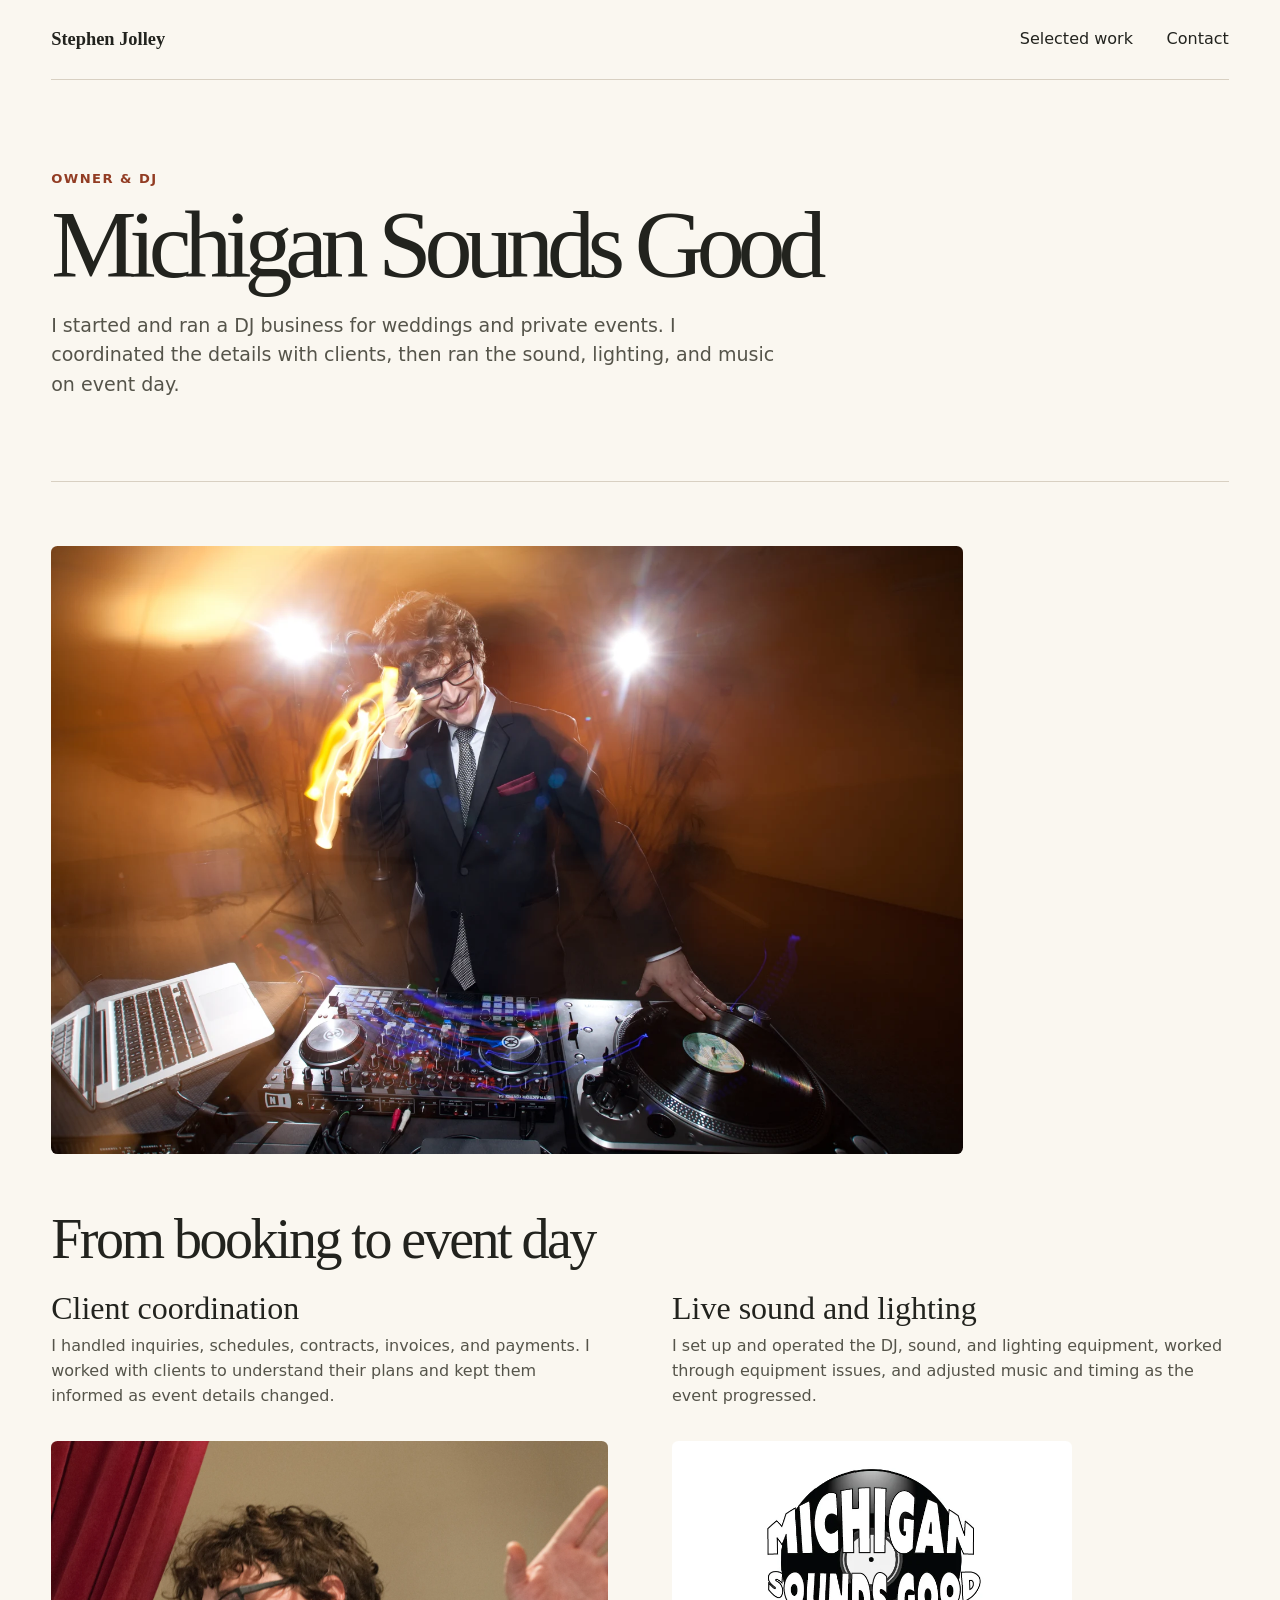
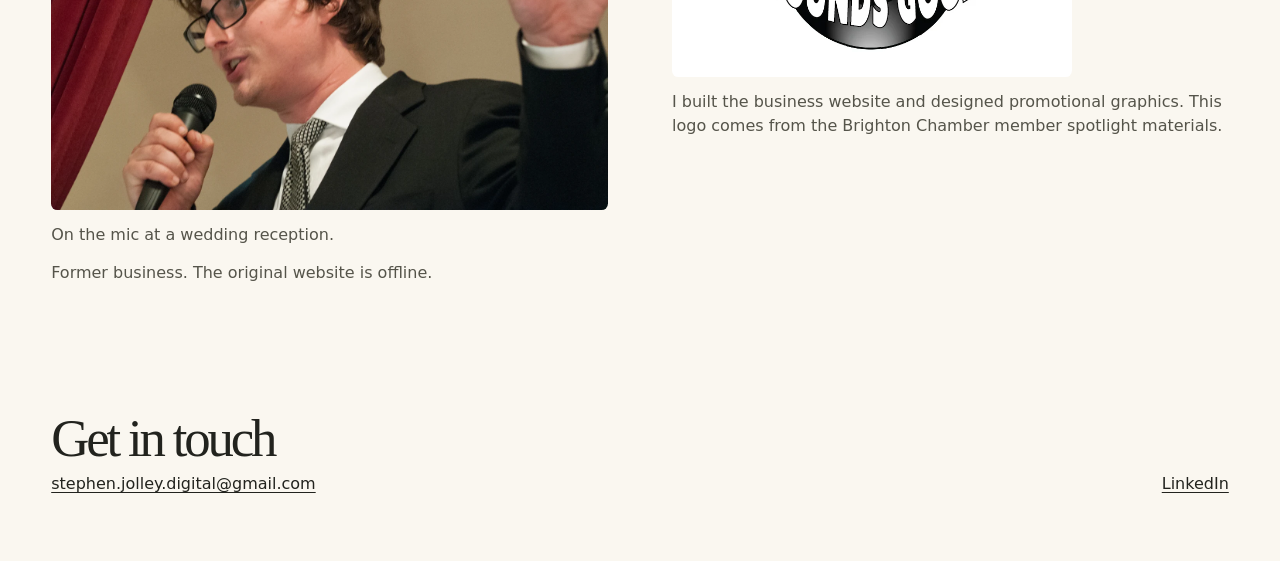
==== michigan-sounds-good/index.html @ 989f7eab "Add shareable office, DJ, and music portfolio pages" ====
<!doctype html>
<html lang="en">
<head>
  <meta charset="utf-8">
  <meta name="viewport" content="width=device-width, initial-scale=1">
  <title>Michigan Sounds Good | Stephen Jolley</title>
  <meta name="description" content="How Stephen Jolley managed client coordination, event logistics, and live sound and lighting at Michigan Sounds Good.">
  <link rel="canonical" href="https://stephenjolleydigital.github.io/michigan-sounds-good/">
  <link rel="stylesheet" href="../styles.css?v=4">
</head>
<body>
  <a class="skip" href="#main">Skip to content</a>
  <header class="site-header wrap">
    <a class="wordmark" href="../">Stephen Jolley</a>
    <nav aria-label="Main navigation">
      <a href="../#work">Selected work</a>
      <a href="../#contact">Contact</a>
    </nav>
  </header>
  <main id="main">
    <section class="intro wrap detail-intro">
      <p class="eyebrow">Owner &amp; DJ</p>
      <h1>Michigan Sounds Good</h1>
      <p class="intro-copy">I started and ran a DJ business for weddings and private events. I coordinated the details with clients, then ran the sound, lighting, and music on event day.</p>
    </section>
    <section class="wrap detail-section" aria-labelledby="dj-work">
      <figure class="detail-hero">
        <img src="../assets/michigan-sounds-good.webp" width="1600" height="1067" alt="Stephen at a turntable with a mixer and laptop under orange stage lights" fetchpriority="high">
      </figure>
      <h2 id="dj-work">From booking to event day</h2>
      <div class="detail-grid">
        <section>
          <h3>Client coordination</h3>
          <p>I handled inquiries, schedules, contracts, invoices, and payments. I worked with clients to understand their plans and kept them informed as event details changed.</p>
        </section>
        <section>
          <h3>Live sound and lighting</h3>
          <p>I set up and operated the DJ, sound, and lighting equipment, worked through equipment issues, and adjusted music and timing as the event progressed.</p>
        </section>
      </div>
      <div class="detail-grid dj-samples">
        <figure>
          <img src="../assets/michigan-sounds-good-mic.webp" width="1440" height="956" alt="Stephen speaking into a handheld microphone at a wedding reception" loading="lazy">
          <figcaption>On the mic at a wedding reception.</figcaption>
        </figure>
        <figure>
          <img class="dj-logo" src="../assets/michigan-sounds-good-logo.webp" width="710" height="394" alt="Black-and-white Michigan Sounds Good logo with lettering arranged over a vinyl record" loading="lazy">
          <figcaption>I built the business website and designed promotional graphics. This logo comes from the Brighton Chamber member spotlight materials.</figcaption>
        </figure>
      </div>
      <p class="archive-note">Former business. The original website is offline.</p>
    </section>
  </main>
  <footer class="wrap footer" id="contact">
    <div>
      <h2>Get in touch</h2>
      <a href="mailto:stephen.jolley.digital@gmail.com">stephen.jolley.digital@gmail.com</a>
    </div>
    <nav aria-label="Professional profile">
      <a href="https://www.linkedin.com/in/stephen-jolley-7856a12b2/">LinkedIn</a>
    </nav>
  </footer>
</body>
</html>
---- styles.css ----
:root {
  color-scheme: light;
  --paper: #faf7f0;
  --ink: #22231e;
  --muted: #55544a;
  --accent: #923c23;
  --line: #d8d0c2;
  --dark: #222821;
  --light: #fbf5e9;
  --light-muted: #ddd5c4;
  --orange: #ffc391;
  --serif: Georgia, 'Times New Roman', serif;
  font-family: system-ui, sans-serif;
}
*, *::before, *::after { box-sizing: border-box; }
body { margin: 0; background: var(--paper); color: var(--ink); line-height: 1.55; }
h1, h2, h3, h4, p, figure { margin: 0; }
h1, h2, h3 { line-height: 1.02; }
a { color: inherit; text-underline-offset: .2em; }
a:hover { text-decoration-thickness: .14em; }
:focus-visible { outline: 3px solid currentColor; outline-offset: 4px; }
img { display: block; width: 100%; }
.wrap { width: min(74rem, calc(100% - clamp(2rem, 8vw, 8rem))); margin-inline: auto; }
.skip { position: fixed; z-index: 2; left: 1rem; top: 1rem; padding: .6rem 1rem; background: var(--paper); transform: translateY(-200%); }
.skip:focus { transform: none; }
.site-header { display: flex; gap: .75rem 2rem; align-items: center; justify-content: space-between; flex-wrap: wrap; min-height: 5rem; border-bottom: 1px solid var(--line); padding-block: .85rem; }
.site-header nav, .footer nav { display: flex; gap: .6rem clamp(1rem, 3vw, 2.1rem); align-items: center; flex-wrap: wrap; }
.site-header a { text-decoration: none; }
.site-header a:hover { text-decoration: underline; }
.wordmark { font: bold 1.15rem var(--serif); }
.intro { padding: clamp(3rem, 7vw, 6rem) 0 clamp(2.9rem, 6vw, 5.3rem); }
.eyebrow { font-size: .82rem; line-height: 1.4; font-weight: 740; letter-spacing: .11em; text-transform: uppercase; }
.intro .eyebrow, .project .eyebrow { color: var(--accent); }
h1 { margin-top: .7rem; font: 500 clamp(3.2rem, 10vw, 8.3rem)/.96 var(--serif); letter-spacing: -.075em; }
.headline { margin-top: .85rem; font-size: clamp(1.27rem, 3vw, 2.3rem); font-weight: 600; line-height: 1.17; letter-spacing: -.045em; }
.headline span { color: var(--accent); }
.intro-copy { max-width: 61ch; margin: 1.2rem 0 1.6rem; color: var(--muted); font-size: clamp(1.02rem, 1.9vw, 1.19rem); }
.button { display: inline-flex; align-items: center; justify-content: center; text-align: center; min-height: 2.75rem; padding: .62rem 1.05rem; border: 1px solid var(--ink); border-radius: .28rem; background: var(--ink); color: var(--light); font-size: .94rem; font-weight: 675; text-decoration: none; }
.button:hover { background: var(--accent); border-color: var(--accent); color: white; }
.button:focus-visible { outline-color: var(--accent); }
.button.outline { background: transparent; color: var(--ink); }
.button.outline:hover { background: var(--ink); color: var(--light); }
.section-label { padding: 1rem 0 1.3rem; border-top: 1px solid var(--line); }
.work { padding-bottom: clamp(3.4rem, 8vw, 7rem); }
.project { display: grid; grid-template-columns: minmax(0, 4fr) minmax(0, 6fr); gap: clamp(1.4rem, 5vw, 4.75rem); align-items: center; }
.project + .project { margin-top: clamp(2.8rem, 7vw, 5.5rem); padding-top: clamp(2.8rem, 7vw, 5.5rem); border-top: 1px solid var(--line); }
.project h3, .media-intro h2, .footer h2 { font: 500 clamp(2.35rem, 5.4vw, 4.65rem)/.98 var(--serif); letter-spacing: -.06em; }
.project h3 { margin: .5rem 0 1rem; }
.project-copy p:not(.eyebrow) { color: var(--muted); }
.project-copy p + p { margin-top: .65rem; }
.project-copy .note { font-size: .88rem; }
.dj-portraits { display: grid; grid-template-columns: repeat(2, minmax(0, 1fr)); gap: .65rem; max-width: 18rem; margin-top: 1rem; }
.dj-portraits img { height: auto; border-radius: .3rem; }
.project-image { overflow: hidden; border-radius: .4rem; }
.dj-image { background: #412918; aspect-ratio: 1600 / 1067; }
.game { grid-template-columns: minmax(0, 6fr) minmax(0, 4fr); }
.game-image { background: #181912; aspect-ratio: 16 / 9; }
.game-image img { image-rendering: pixelated; }
.actions { display: flex; gap: .55rem; flex-wrap: wrap; margin-top: 1.15rem; }
.community { margin-top: 1rem; }
.media-section { color-scheme: dark; background: var(--dark); color: var(--light); padding-block: clamp(3rem, 7vw, 6rem); }
.media-intro { display: grid; grid-template-columns: minmax(0, 1fr) minmax(0, .8fr); gap: 1rem clamp(1.5rem, 5vw, 5rem); align-items: end; margin-bottom: 2rem; }
.media-section p:not(.eyebrow) { color: var(--light-muted); }
.media-section .eyebrow, .text-link { color: var(--orange); }
.media-grid { display: grid; grid-template-columns: minmax(0, 1.25fr) minmax(0, 1fr); gap: 1.15rem; }
.media-card, .track { border: 1px solid #62675b; border-radius: .4rem; background: #293029; }
.media-card { overflow: hidden; }
.media-art { display: grid; place-items: center; position: relative; overflow: hidden; height: clamp(12rem, 27vw, 20rem); }
.media-art:focus-visible { outline-offset: -5px; }
.media-art img { position: absolute; inset: 0; height: 100%; }
.video-art { background: #131611; }
.video-art img { object-fit: cover; }
.play { position: absolute; display: grid; place-items: center; width: 3.4rem; aspect-ratio: 1; border-radius: 50%; background: var(--light); color: var(--dark); box-shadow: 0 1px 10px #0006; }
.play::before { content: ''; margin-left: .22rem; border: .48rem solid transparent; border-left: .78rem solid; border-right: 0; }
.video-art:hover .play { background: var(--orange); }
.album-card { grid-column: 1 / -1; display: grid; grid-template-columns: auto minmax(0, 1fr); align-items: center; }
.album-art { width: clamp(6rem, 18vw, 10.5rem); height: auto; aspect-ratio: 1; background: #343b32; }
.album-art img { width: 100%; object-fit: contain; }
.album-art:hover img { filter: brightness(1.1); }
.card-copy, .track { padding: clamp(1rem, 2.6vw, 1.75rem); }
.card-copy h2, .card-copy h3, .track-heading h2, .track-heading h3 { font: 500 clamp(1.8rem, 3.2vw, 2.55rem)/1.02 var(--serif); letter-spacing: -.035em; }
.card-copy h2, .card-copy h3 { margin: .45rem 0 .65rem; }
.card-copy .text-link { display: inline-block; margin-top: .75rem; }
.text-link { font-weight: 650; }
.track-section { margin-top: clamp(2.4rem, 5vw, 4.75rem); margin-bottom: 2rem; }
.track-heading p { margin: .55rem 0 1rem; }
.track-grid { display: grid; grid-template-columns: repeat(2, minmax(0, 1fr)); gap: 1.15rem; }
.track h3, .track h4 { font: 500 1.55rem var(--serif); }
audio { display: block; width: 100%; max-width: 26rem; margin: .75rem 0; }
details { border-bottom: 1px solid #74776c; padding: .2rem 0; }
details:first-of-type { border-top: 1px solid #74776c; }
summary { min-height: 3rem; padding: .72rem .2rem; cursor: pointer; font-weight: 700; }
summary::marker { color: var(--orange); }
details p, .link-list { margin: 0 0 .65rem; padding-left: 1.2rem; }
.link-list { list-style: none; display: grid; gap: .42rem; }
.link-list a { color: var(--orange); }
.illustrated-link { display: inline-flex; align-items: center; gap: .75rem; margin-top: .3rem; }
.illustrated-link img { width: 4.5rem; height: auto; border-radius: .25rem; }
.footer { display: flex; justify-content: space-between; align-items: end; flex-wrap: wrap; gap: 1.25rem 2rem; padding-block: clamp(2rem, 6vw, 4rem); }
.footer h2 { font-size: clamp(2rem, 5vw, 3.3rem); margin-bottom: .45rem; }
.footer a { overflow-wrap: anywhere; }
@media (max-width: 50rem) {
  .wide-only { display: none; }
  .project, .game { gap: 1.35rem; }
  .project h3 { font-size: clamp(2rem, 5.6vw, 3.4rem); }
}
@media (max-width: 39rem) {
  .project, .media-intro, .media-grid, .track-grid { grid-template-columns: 1fr; }
  .dj-image { grid-row: 1; }
  .video-art { height: auto; aspect-ratio: 16 / 9; }
}
@media (max-width: 24rem) {
  .site-header { column-gap: 1rem; }
  .site-header nav { font-size: .93rem; }
}
.project-image img { height: auto; }

.detail-intro { padding-bottom: clamp(2rem, 5vw, 3.5rem); }
.detail-intro h1 { font-size: clamp(2.9rem, 8.5vw, 6rem); }
.detail-section { padding-block: clamp(2rem, 5vw, 4rem); border-top: 1px solid var(--line); }
.detail-section h2 { margin-bottom: 1.4rem; font: 500 clamp(2rem, 5vw, 3.5rem)/1.05 var(--serif); letter-spacing: -.045em; }
.detail-section h3 { margin-bottom: .5rem; font: 500 clamp(1.4rem, 3vw, 2rem)/1.1 var(--serif); }
.detail-hero { max-width: 57rem; margin-bottom: clamp(2rem, 5vw, 3.5rem); }
.detail-section img { height: auto; border-radius: .4rem; }
.detail-grid { display: grid; grid-template-columns: repeat(2, minmax(0, 1fr)); gap: 1.5rem clamp(1.5rem, 5vw, 4rem); }
.detail-grid p, .detail-section figcaption, .archive-note, .experience-list li { color: var(--muted); }
.dj-samples { margin-top: 2rem; align-items: start; }
.detail-section .dj-logo { padding: 1rem; max-width: 25rem; background: white; }
.detail-section figcaption, .archive-note { margin-top: .8rem; }
.experience-list { max-width: 54rem; display: grid; gap: 1.35rem; }
.experience-list article { padding: clamp(1rem, 3vw, 1.75rem); border: 1px solid var(--line); border-radius: .4rem; }
.experience-list .eyebrow { margin-bottom: .5rem; color: var(--accent); }
.experience-list .role { font-weight: 600; }
.experience-list ul { margin: .75rem 0 0; padding-left: 1.3rem; }
.experience-list li + li { margin-top: .45rem; }
.office-facts { margin-top: 2.25rem; max-width: 54rem; }
.media-page-link { display: inline-block; margin-top: .7rem; }
@media (max-width: 39rem) {
  .detail-grid { grid-template-columns: 1fr; }
}
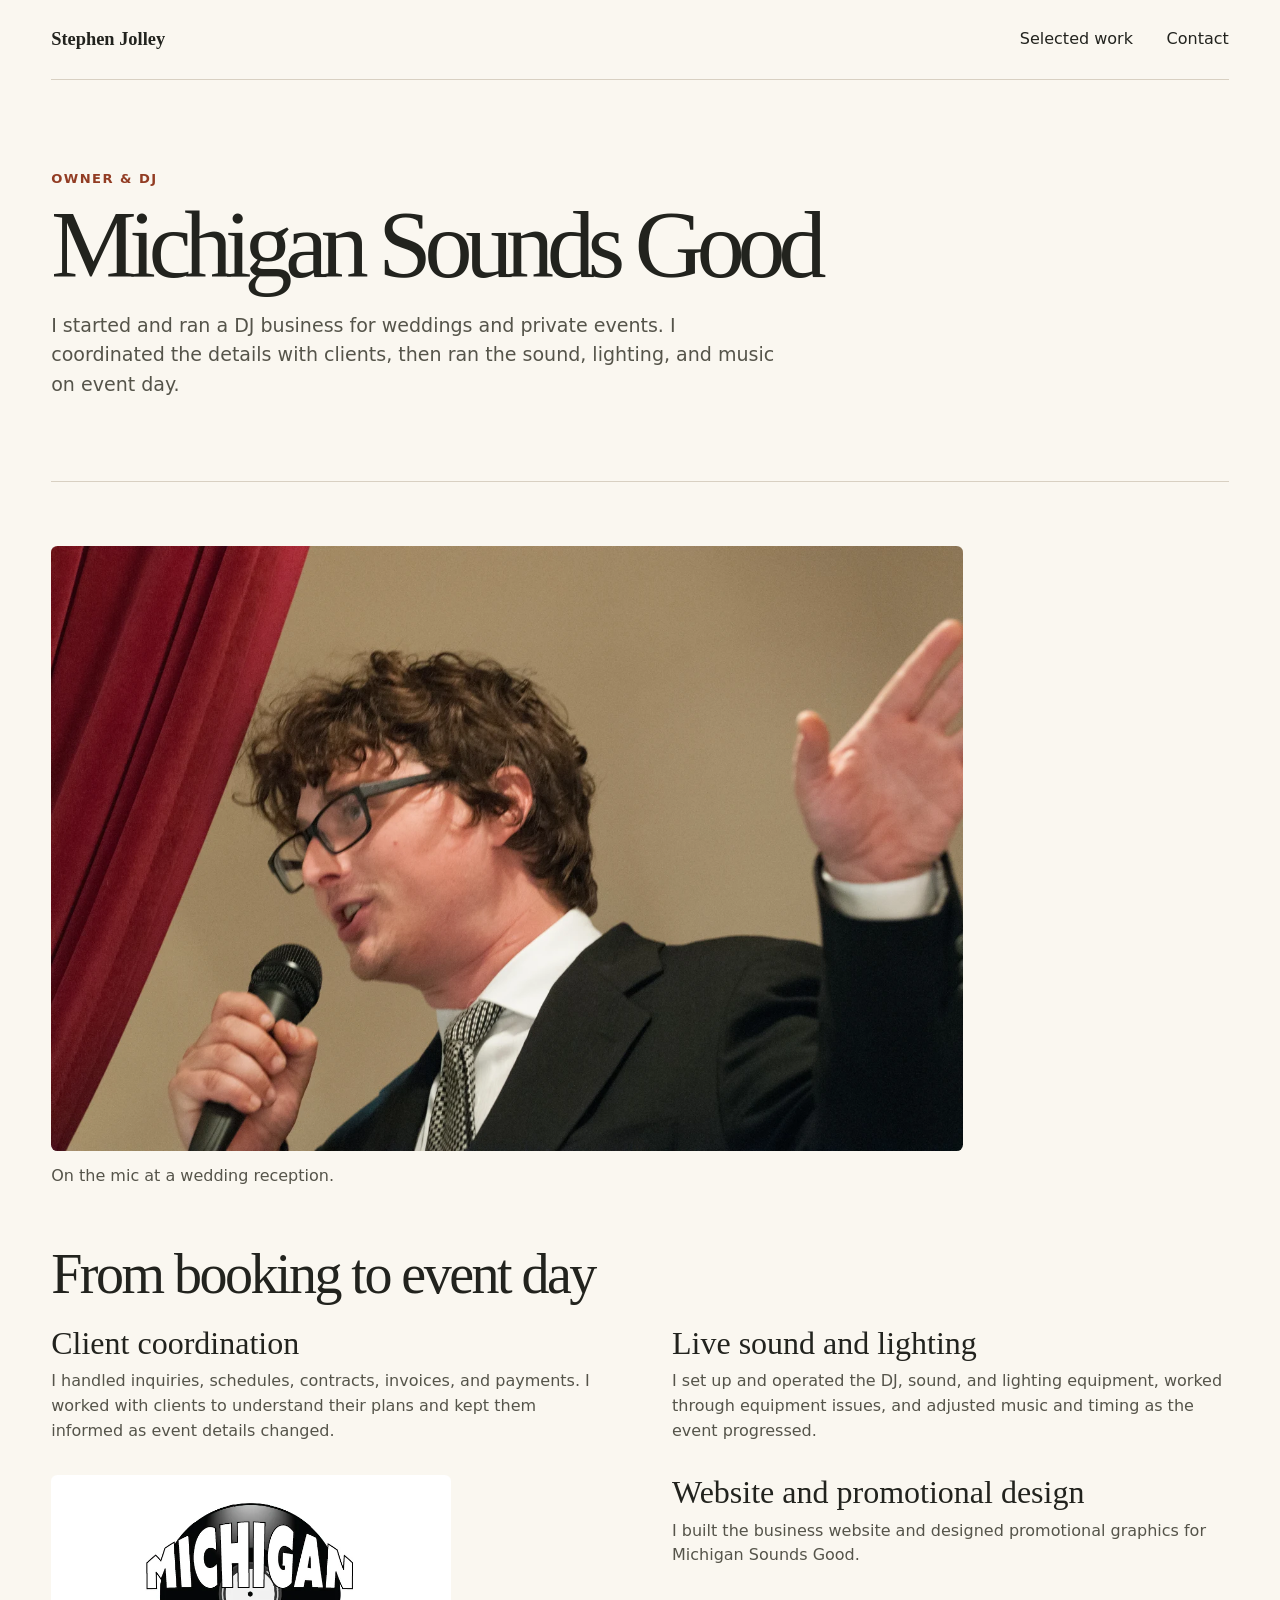
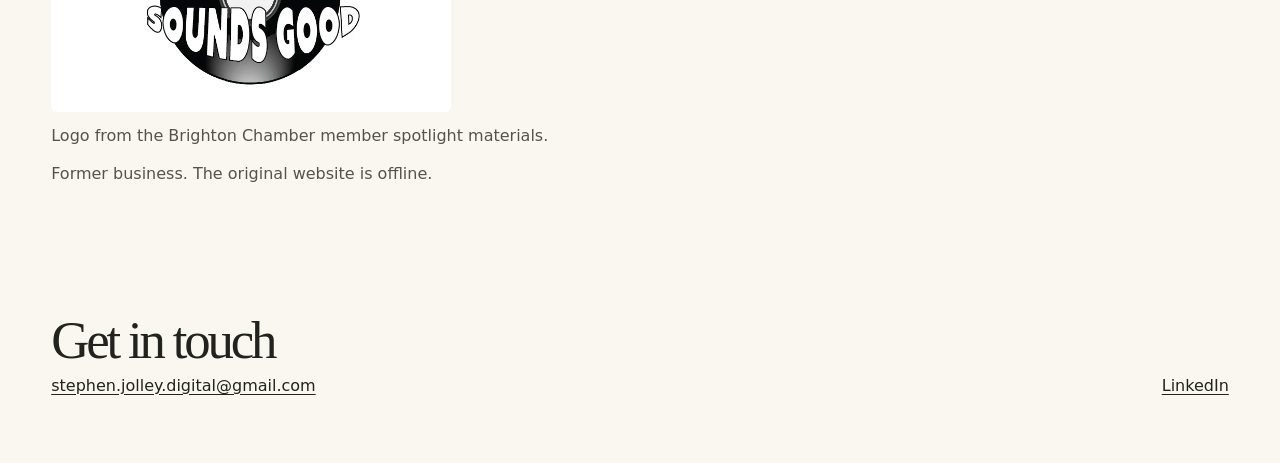
==== commit 2e334f9c: "Lead the DJ case study with the wedding photo" ====
--- a/michigan-sounds-good/index.html
+++ b/michigan-sounds-good/index.html
@@ -25,7 +25,8 @@
     </section>
     <section class="wrap detail-section" aria-labelledby="dj-work">
       <figure class="detail-hero">
-        <img src="../assets/michigan-sounds-good.webp" width="1600" height="1067" alt="Stephen at a turntable with a mixer and laptop under orange stage lights" fetchpriority="high">
+        <img src="../assets/michigan-sounds-good-mic.webp" width="1440" height="956" alt="Stephen speaking into a handheld microphone at a wedding reception" fetchpriority="high">
+        <figcaption>On the mic at a wedding reception.</figcaption>
       </figure>
       <h2 id="dj-work">From booking to event day</h2>
       <div class="detail-grid">
@@ -40,13 +41,13 @@
       </div>
       <div class="detail-grid dj-samples">
         <figure>
-          <img src="../assets/michigan-sounds-good-mic.webp" width="1440" height="956" alt="Stephen speaking into a handheld microphone at a wedding reception" loading="lazy">
-          <figcaption>On the mic at a wedding reception.</figcaption>
+          <img class="dj-logo" src="../assets/michigan-sounds-good-logo.webp" width="710" height="394" alt="Black-and-white Michigan Sounds Good logo with lettering arranged over a vinyl record" loading="lazy">
+          <figcaption>Logo from the Brighton Chamber member spotlight materials.</figcaption>
         </figure>
-        <figure>
-          <img class="dj-logo" src="../assets/michigan-sounds-good-logo.webp" width="710" height="394" alt="Black-and-white Michigan Sounds Good logo with lettering arranged over a vinyl record" loading="lazy">
-          <figcaption>I built the business website and designed promotional graphics. This logo comes from the Brighton Chamber member spotlight materials.</figcaption>
-        </figure>
+        <section>
+          <h3>Website and promotional design</h3>
+          <p>I built the business website and designed promotional graphics for Michigan Sounds Good.</p>
+        </section>
       </div>
       <p class="archive-note">Former business. The original website is offline.</p>
     </section>
--- a/styles.css
+++ b/styles.css
@@ -54,8 +54,8 @@
 .project-image { overflow: hidden; border-radius: .4rem; }
 .dj-image { background: #412918; aspect-ratio: 1600 / 1067; }
 .game { grid-template-columns: minmax(0, 6fr) minmax(0, 4fr); }
-.game-image { background: #181912; aspect-ratio: 16 / 9; }
-.game-image img { image-rendering: pixelated; }
+.game-trailer video { display: block; width: 100%; height: auto; aspect-ratio: 16 / 9; border-radius: .4rem; background: #181912; }
+.game-trailer figcaption { margin-top: .5rem; color: var(--muted); font-size: .88rem; }
 .actions { display: flex; gap: .55rem; flex-wrap: wrap; margin-top: 1.15rem; }
 .community { margin-top: 1rem; }
 .media-section { color-scheme: dark; background: var(--dark); color: var(--light); padding-block: clamp(3rem, 7vw, 6rem); }
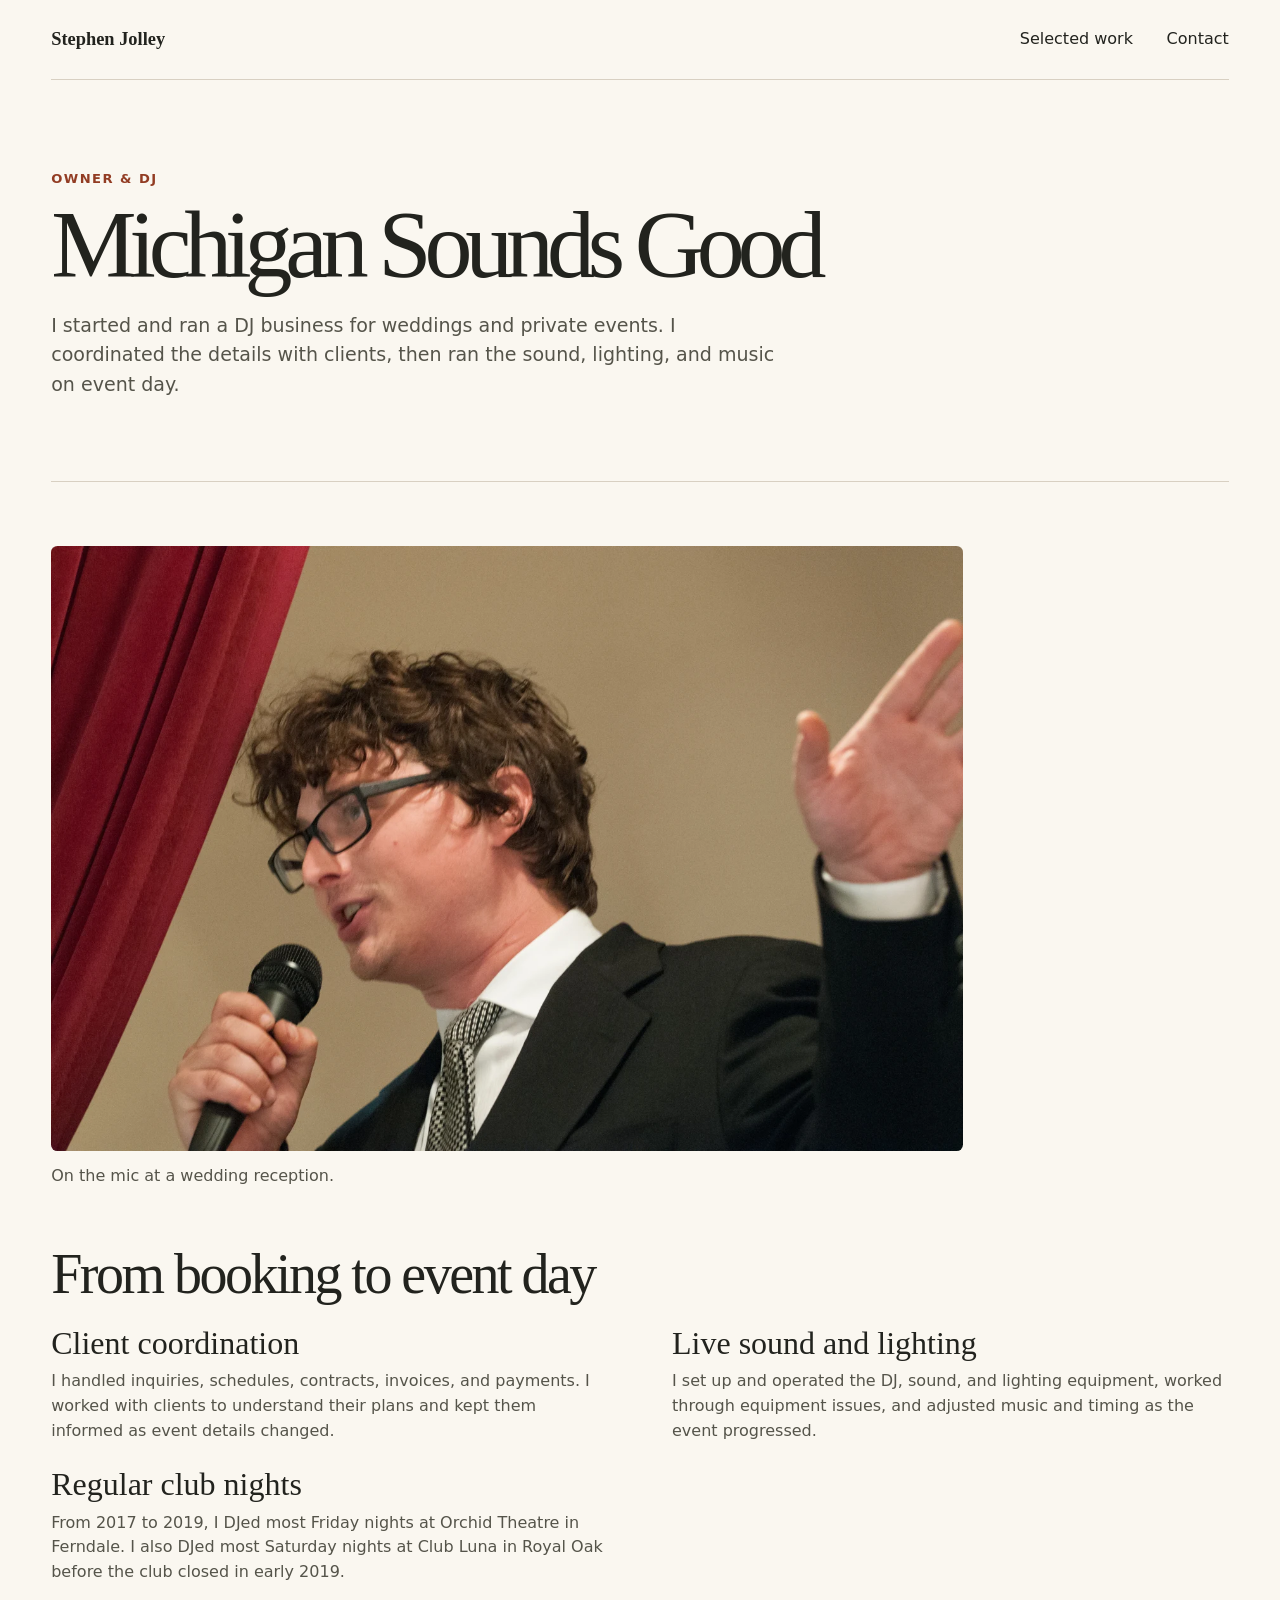
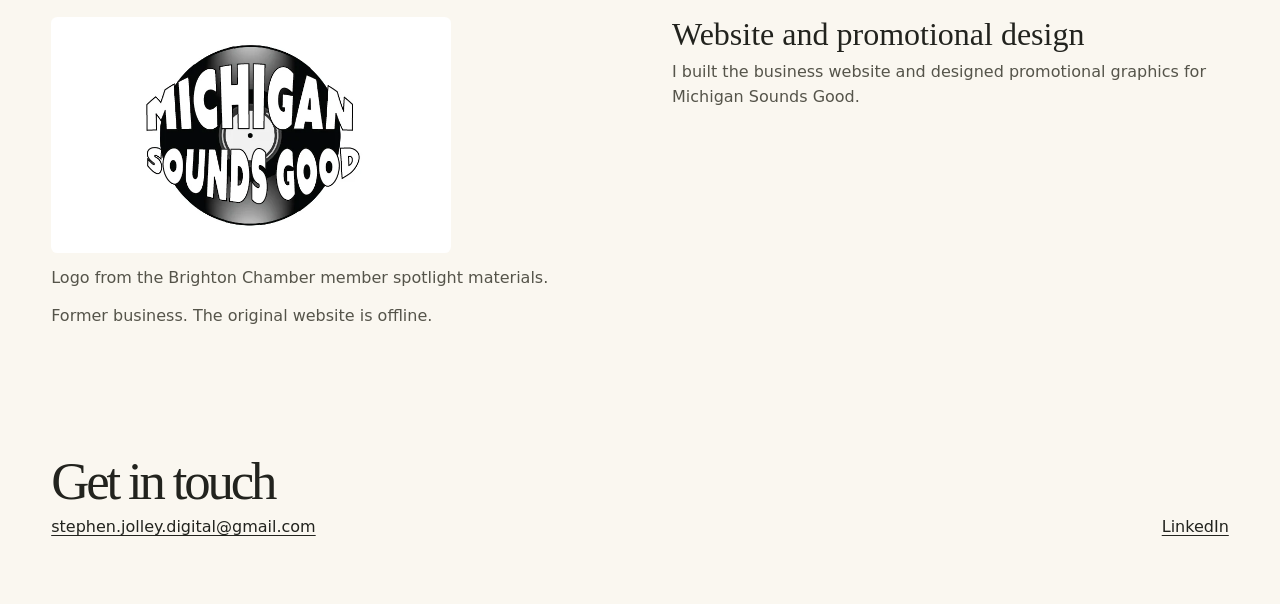
==== commit 6880b231: "Add regular DJ club nights to the case study" ====
--- a/michigan-sounds-good/index.html
+++ b/michigan-sounds-good/index.html
@@ -38,6 +38,10 @@
           <h3>Live sound and lighting</h3>
           <p>I set up and operated the DJ, sound, and lighting equipment, worked through equipment issues, and adjusted music and timing as the event progressed.</p>
         </section>
+        <section id="club-nights">
+          <h3>Regular club nights</h3>
+          <p>From 2017 to 2019, I DJed most Friday nights at Orchid Theatre in Ferndale. I also DJed most Saturday nights at Club Luna in Royal Oak before the club closed in early 2019.</p>
+        </section>
       </div>
       <div class="detail-grid dj-samples">
         <figure>
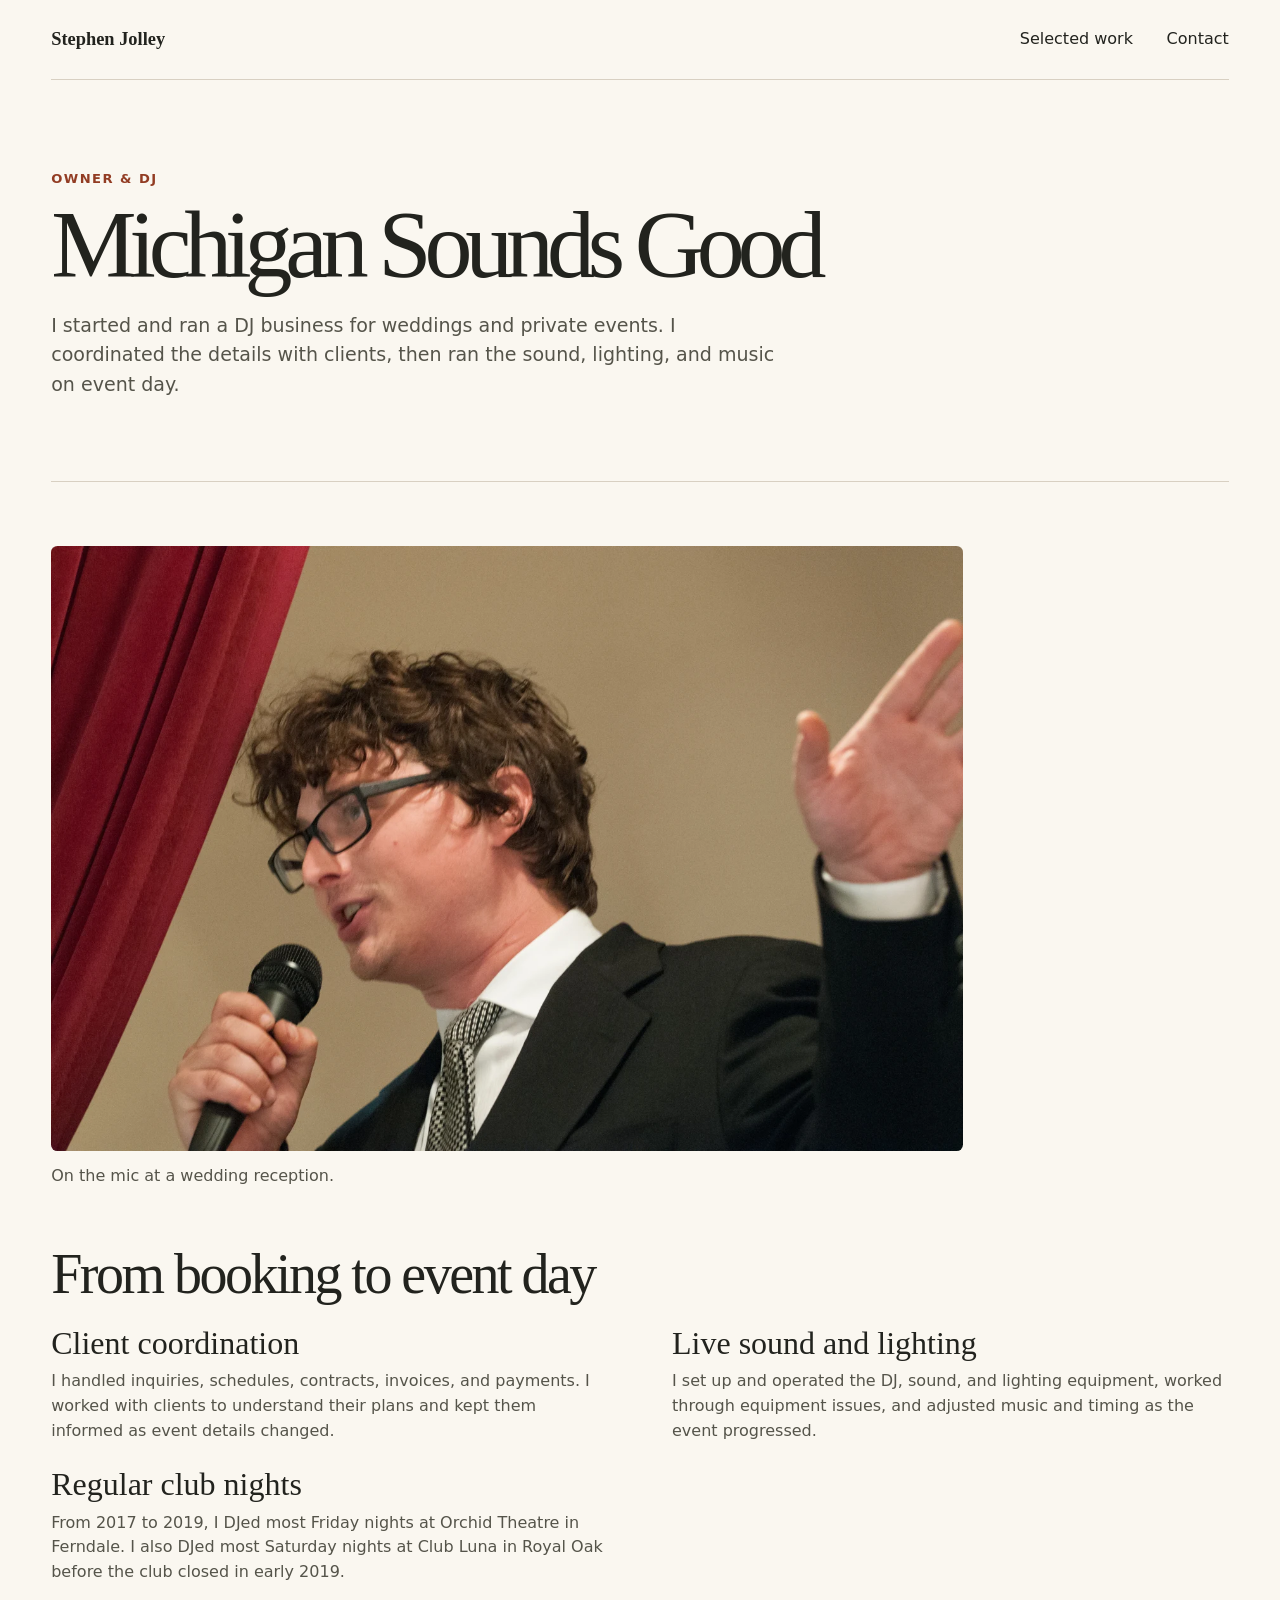
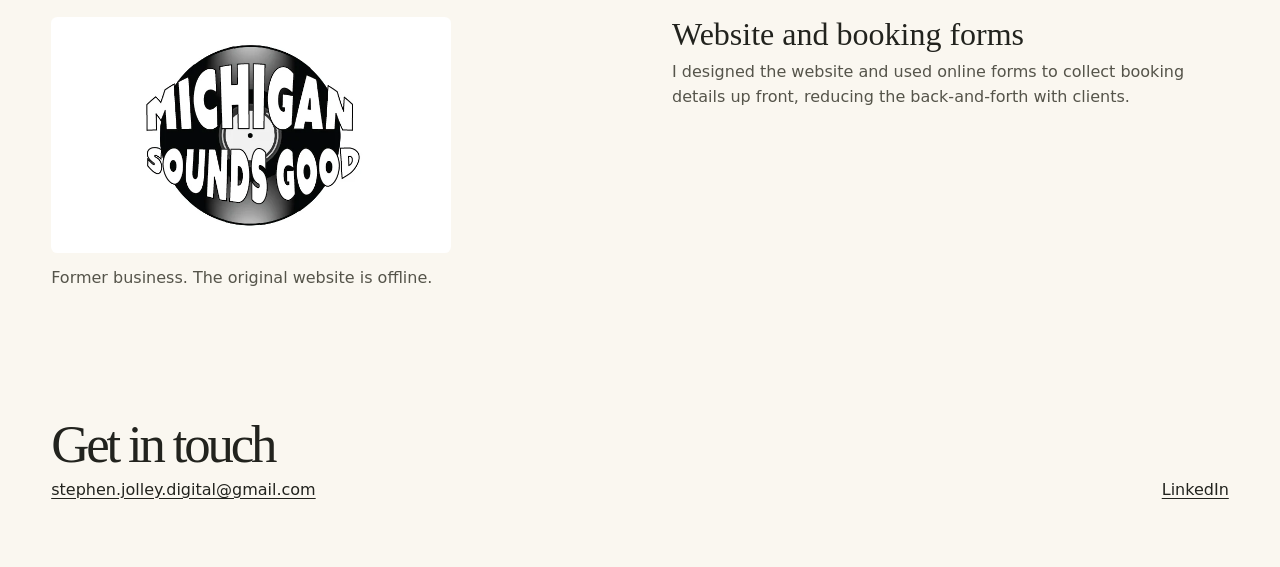
==== commit 2cea5b7e: "Clarify website and booking form work" ====
--- a/michigan-sounds-good/index.html
+++ b/michigan-sounds-good/index.html
@@ -46,11 +46,10 @@
       <div class="detail-grid dj-samples">
         <figure>
           <img class="dj-logo" src="../assets/michigan-sounds-good-logo.webp" width="710" height="394" alt="Black-and-white Michigan Sounds Good logo with lettering arranged over a vinyl record" loading="lazy">
-          <figcaption>Logo from the Brighton Chamber member spotlight materials.</figcaption>
         </figure>
         <section>
-          <h3>Website and promotional design</h3>
-          <p>I built the business website and designed promotional graphics for Michigan Sounds Good.</p>
+          <h3>Website and booking forms</h3>
+          <p>I designed the website and used online forms to collect booking details up front, reducing the back-and-forth with clients.</p>
         </section>
       </div>
       <p class="archive-note">Former business. The original website is offline.</p>
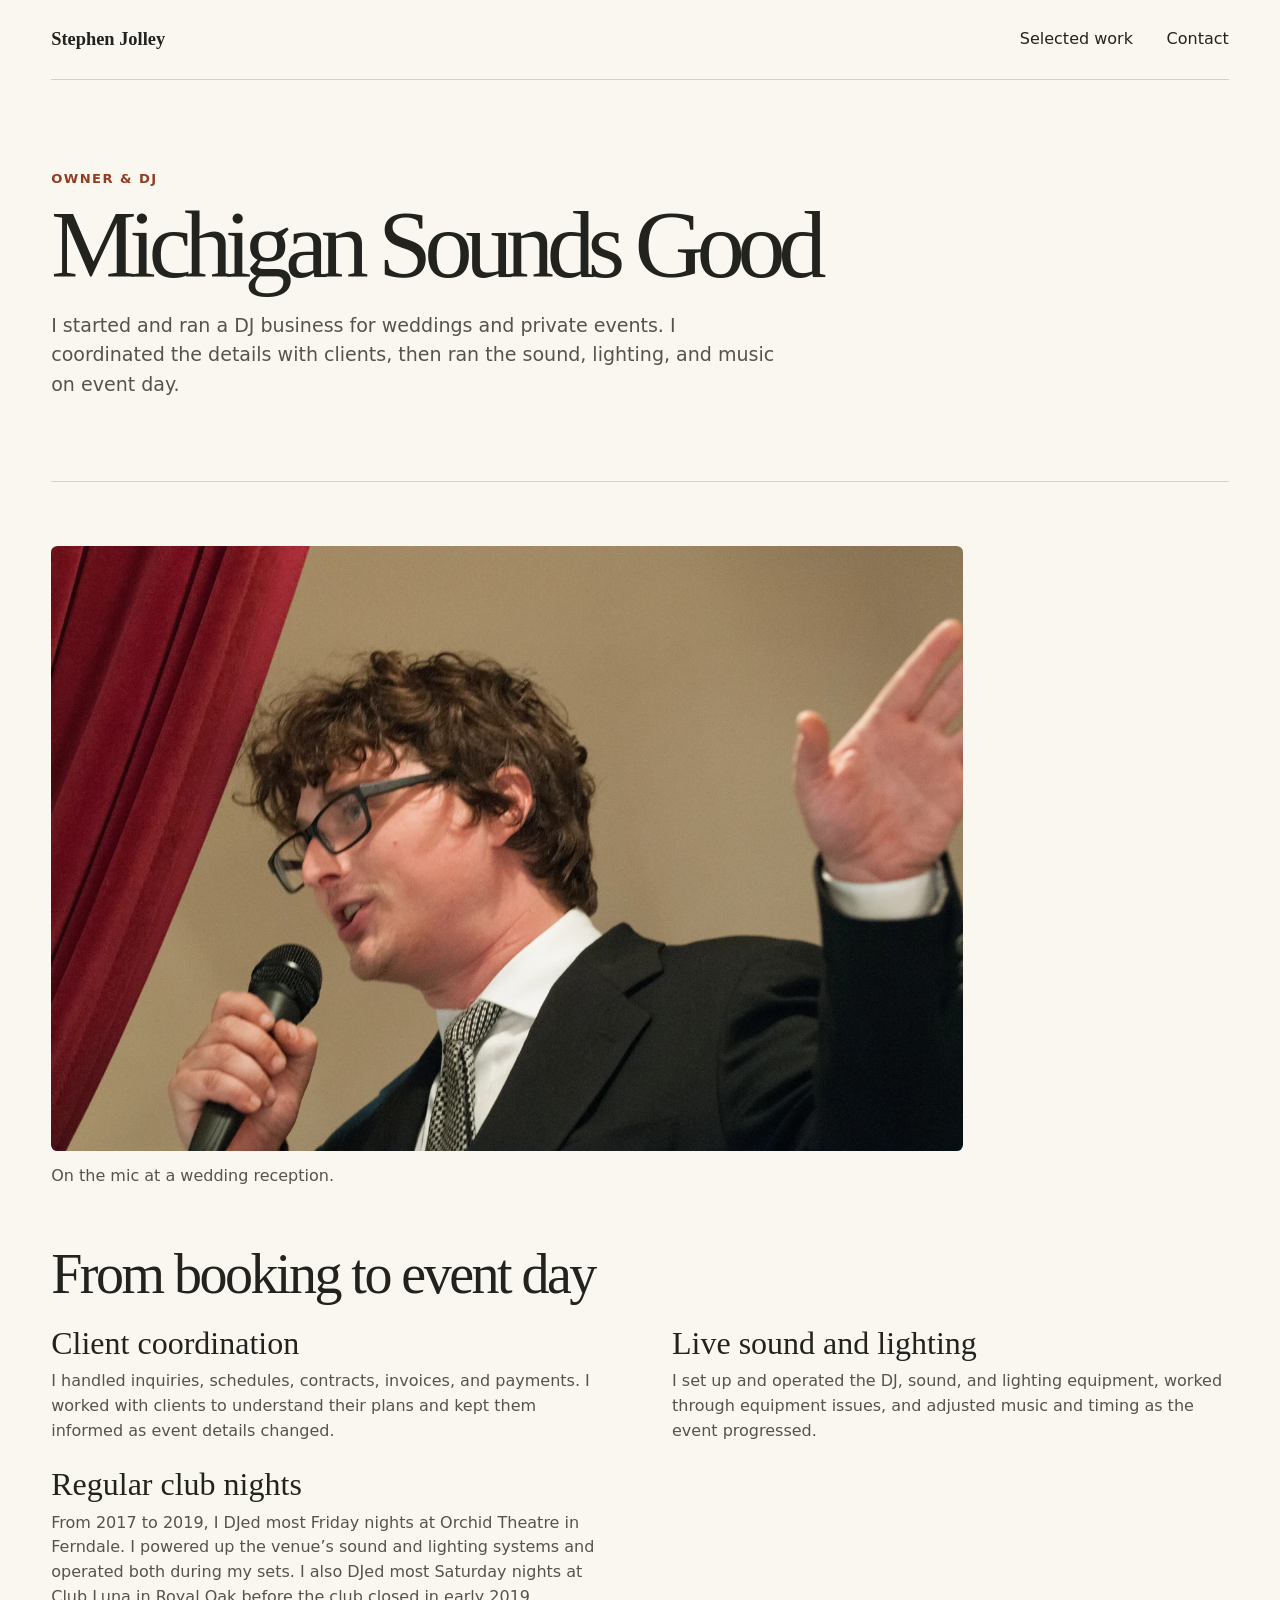
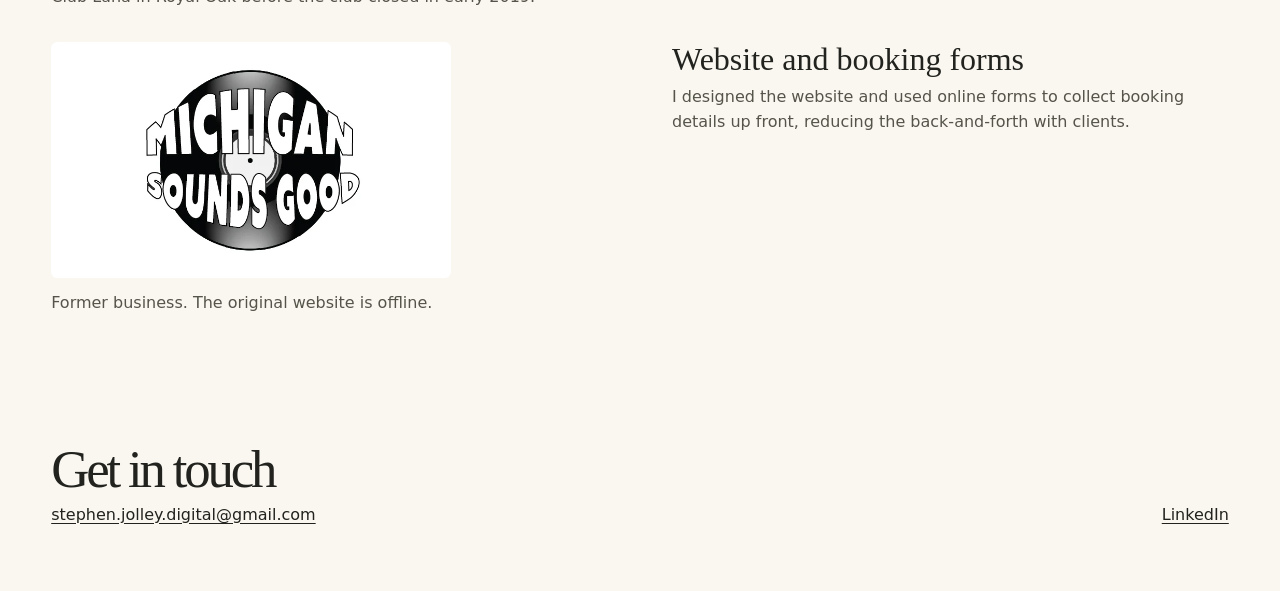
==== commit 17326351: "Describe live A/V work at Orchid Theatre" ====
--- a/michigan-sounds-good/index.html
+++ b/michigan-sounds-good/index.html
@@ -40,7 +40,7 @@
         </section>
         <section id="club-nights">
           <h3>Regular club nights</h3>
-          <p>From 2017 to 2019, I DJed most Friday nights at Orchid Theatre in Ferndale. I also DJed most Saturday nights at Club Luna in Royal Oak before the club closed in early 2019.</p>
+          <p>From 2017 to 2019, I DJed most Friday nights at Orchid Theatre in Ferndale. I powered up the venue’s sound and lighting systems and operated both during my sets. I also DJed most Saturday nights at Club Luna in Royal Oak before the club closed in early 2019.</p>
         </section>
       </div>
       <div class="detail-grid dj-samples">
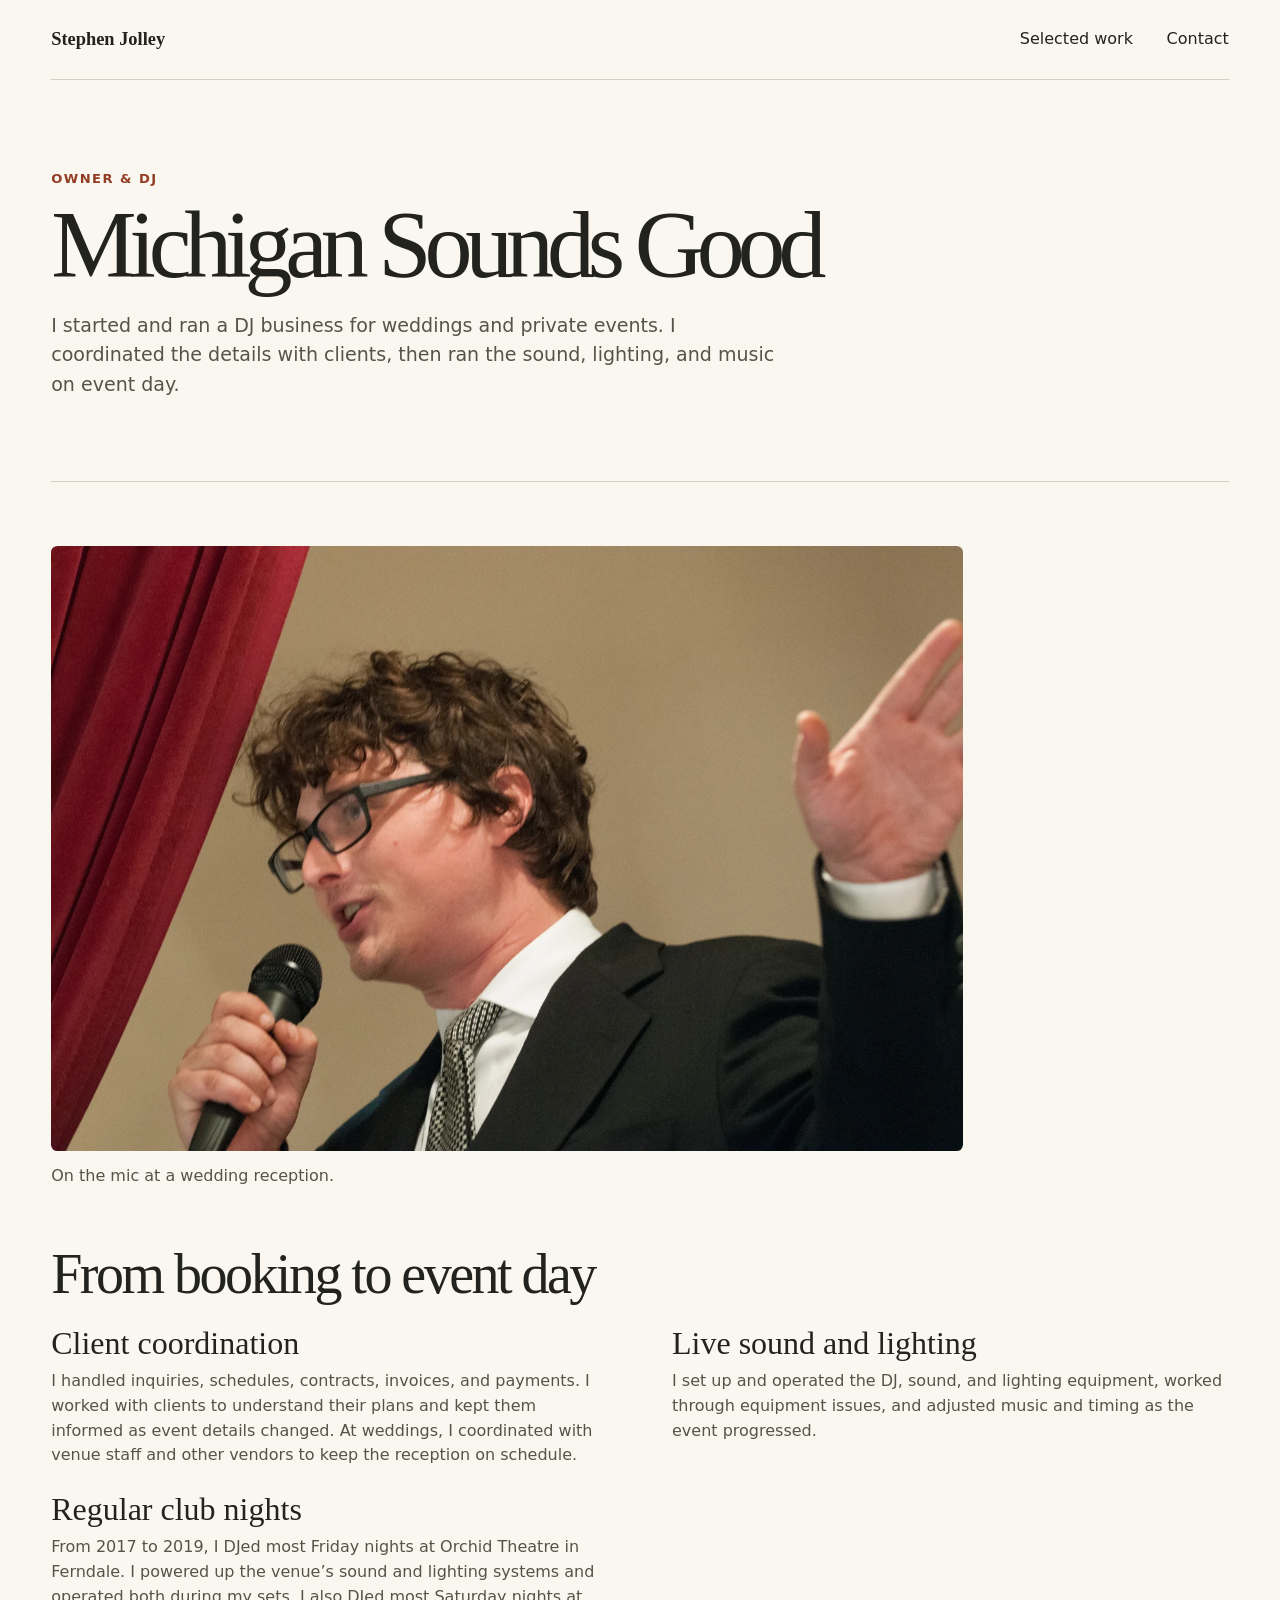
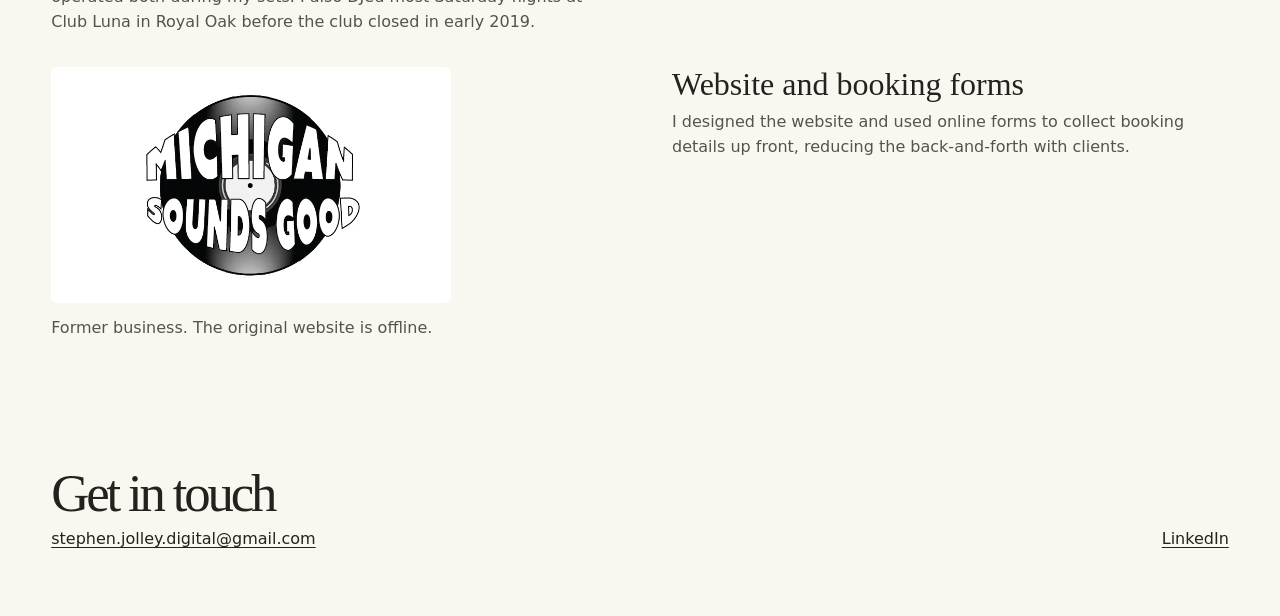
==== commit 35b6c49a: "Describe coordination with wedding vendors" ====
--- a/michigan-sounds-good/index.html
+++ b/michigan-sounds-good/index.html
@@ -32,7 +32,7 @@
       <div class="detail-grid">
         <section>
           <h3>Client coordination</h3>
-          <p>I handled inquiries, schedules, contracts, invoices, and payments. I worked with clients to understand their plans and kept them informed as event details changed.</p>
+          <p>I handled inquiries, schedules, contracts, invoices, and payments. I worked with clients to understand their plans and kept them informed as event details changed. At weddings, I coordinated with venue staff and other vendors to keep the reception on schedule.</p>
         </section>
         <section>
           <h3>Live sound and lighting</h3>
--- a/styles.css
+++ b/styles.css
@@ -123,18 +123,17 @@
 .detail-hero { max-width: 57rem; margin-bottom: clamp(2rem, 5vw, 3.5rem); }
 .detail-section img { height: auto; border-radius: .4rem; }
 .detail-grid { display: grid; grid-template-columns: repeat(2, minmax(0, 1fr)); gap: 1.5rem clamp(1.5rem, 5vw, 4rem); }
-.detail-grid p, .detail-section figcaption, .archive-note, .experience-list li { color: var(--muted); }
+.detail-grid p, .detail-section figcaption, .archive-note, .work-examples article div p { color: var(--muted); }
 .dj-samples { margin-top: 2rem; align-items: start; }
 .detail-section .dj-logo { padding: 1rem; max-width: 25rem; background: white; }
 .detail-section figcaption, .archive-note { margin-top: .8rem; }
-.experience-list { max-width: 54rem; display: grid; gap: 1.35rem; }
-.experience-list article { padding: clamp(1rem, 3vw, 1.75rem); border: 1px solid var(--line); border-radius: .4rem; }
-.experience-list .eyebrow { margin-bottom: .5rem; color: var(--accent); }
-.experience-list .role { font-weight: 600; }
-.experience-list ul { margin: .75rem 0 0; padding-left: 1.3rem; }
-.experience-list li + li { margin-top: .45rem; }
-.office-facts { margin-top: 2.25rem; max-width: 54rem; }
+.work-examples, .office-facts { max-width: 54rem; }
+.work-examples article { display: grid; grid-template-columns: minmax(0, 12rem) minmax(0, 1fr); gap: .55rem clamp(1rem, 4vw, 3rem); padding-block: 1.45rem; border-top: 1px solid var(--line); }
+.work-examples article:last-child { border-bottom: 1px solid var(--line); }
+.workplace { font-weight: 650; }
+.workplace span { display: block; color: var(--muted); font-size: .88rem; font-weight: 400; }
+.office-facts { margin-top: 2.25rem; }
 .media-page-link { display: inline-block; margin-top: .7rem; }
 @media (max-width: 39rem) {
-  .detail-grid { grid-template-columns: 1fr; }
+  .detail-grid, .work-examples article { grid-template-columns: 1fr; }
 }
